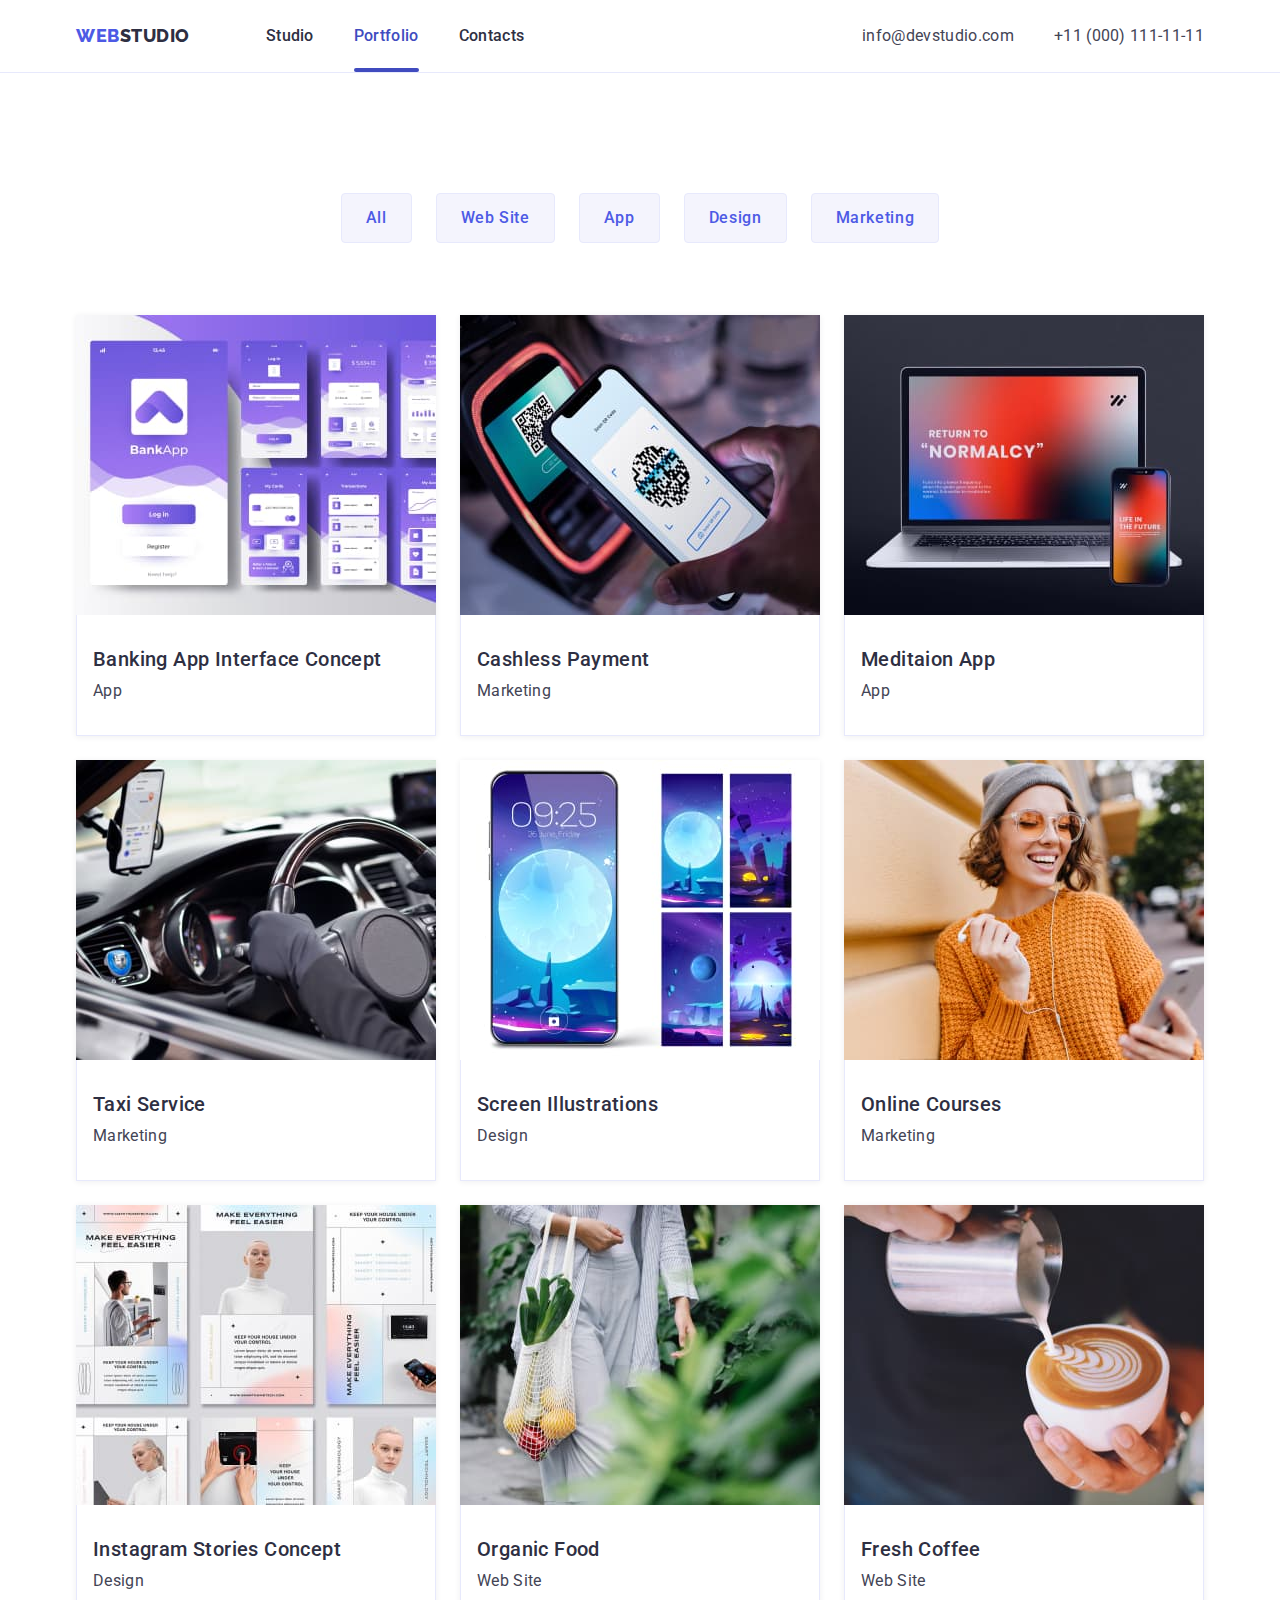
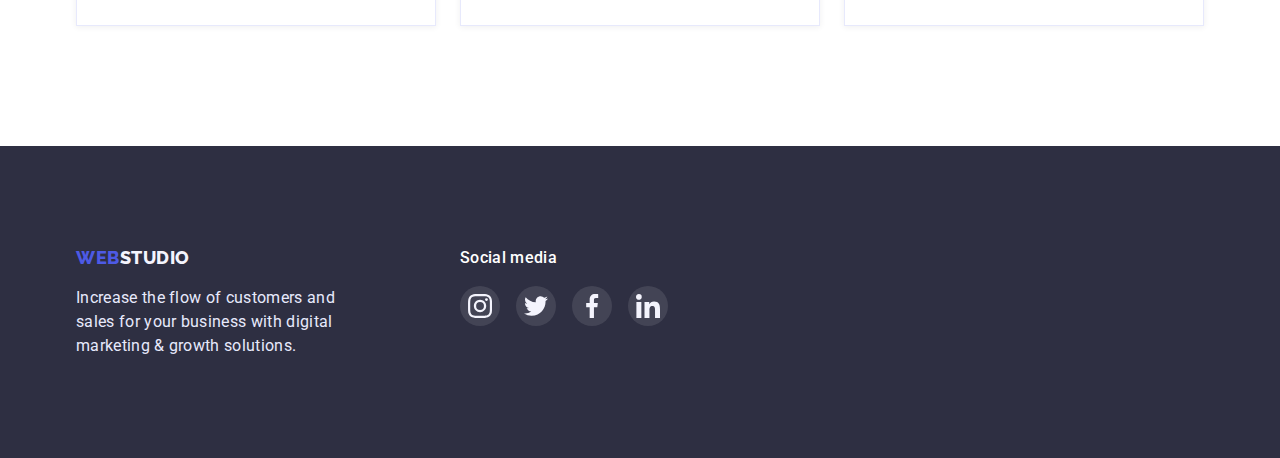
==== portfolio.html @ 169bc821 "Initial commit" ====
<!DOCTYPE html>
<html lang="en">
  <head>
    <meta charset="UTF-8" />
    <meta http-equiv="X-UA-Compatible" content="IE=edge" />
    <meta name="viewport" content="width=device-width, initial-scale=1.0" />
    <title>Портфолио</title>
    <!-- <link rel= "preconnect"> просит браузер заранее подключиться к домену, когда вы хотите ускорить установку соединения в будущем. -->

    <link rel="preconnect" href="https://fonts.googleapis.com" />
    <link rel="preconnect" href="https://fonts.gstatic.com" crossorigin />
    <link
      href="https://fonts.googleapis.com/css2?family=Raleway:wght@800&family=Roboto:wght@400;500;700&display=swap"
      rel="stylesheet"
    />
    <link
      rel="stylesheet"
      href="https://cdnjs.cloudflare.com/ajax/libs/modern-normalize/1.1.0/modern-normalize.min.css"
    />
    <link rel="stylesheet" href="./css/style.css" />
  </head>
  <body>
    <header class="header">
      <div class="conteiner header-flex">
        <a class="logo link" href="./index.html">
          <span class="accent">web</span>studio
        </a>

        <nav class="nav">
          <ul class="nav-list list">
            <li class="list-item">
              <a class="nav-link link" href="./index.html">Studio</a>
            </li>
            <li class="list-item">
              <a class="nav-link active-page link" href="">Portfolio</a>
            </li>
            <li class="list-item">
              <a class="nav-link link" href="">Contacts</a>
            </li>
          </ul>
        </nav>

        <address class="contacts">
          <ul class="contacts-list list">
            <li class="list-item">
              <a class="contact-link link" href="mailto:info@devstudio.com"
                >info@devstudio.com</a
              >
            </li>
            <li class="list-item">
              <a class="contact-link link" href="tel:+110001111111"
                >+11 (000) 111-11-11</a
              >
            </li>
          </ul>
        </address>
      </div>
    </header>

    <main>
      <section class="section">
        <div class="conteiner">
          <h1 class="filter" hidden>filter</h1>

          <ul class="filter-list list">
            <li class="list-item">
              <button class="filter-btn btn" type="button">All</button>
            </li>
            <li class="list-item">
              <button class="filter-btn btn" type="button">Web Site</button>
            </li>
            <li><button class="filter-btn btn" type="button">App</button></li>
            <li class="list-item">
              <button class="filter-btn btn" type="button">Design</button>
            </li>
            <li class="list-item">
              <button class="filter-btn btn" type="button">Marketing</button>
            </li>
          </ul>

          <ul class="filter-cards list">
            <li class="filter-card">
              <div class="card-thumb">
                <img
                  class="filter-img"
                  src="./images/portfolio-1.jpg"
                  alt="banking app concept"
                  width="360"
                  height="300"
                />

                <div class="card-overlay">
                  <p class="overlay-text">
                    14 Stylish and User-Friendly App Design Concepts · Task
                    Manager App · Calorie Tracker App · Exotic Fruit Ecommerce
                    App · Cloud Storage App
                  </p>
                </div>
              </div>

              <div class="border-wrapper">
                <h2 class="filter-title subtitle-20">
                  Banking App Interface Concept
                </h2>
                <p class="filter-text">App</p>
              </div>
            </li>
            <li class="filter-card">
              <div class="card-thumb">
                <img
                  class="filter-img"
                  src="./images/portfolio-2.jpg"
                  alt="cashless payment"
                  width="360"
                  height="300"
                />

                <div class="card-overlay">
                  <p class="overlay-text">
                    14 Stylish and User-Friendly App Design Concepts · Task
                    Manager App · Calorie Tracker App · Exotic Fruit Ecommerce
                    App · Cloud Storage App
                  </p>
                </div>
              </div>

              <div class="border-wrapper">
                <h2 class="filter-title subtitle-20">Cashless Payment</h2>
                <p class="filter-text">Marketing</p>
              </div>
            </li>
            <li class="filter-card">
              <div class="card-thumb">
                <img
                  class="filter-img"
                  src="./images/portfolio-3.jpg"
                  alt="meditaion app"
                  width="360"
                  height="300"
                />

                <div class="card-overlay">
                  <p class="overlay-text">
                    14 Stylish and User-Friendly App Design Concepts · Task
                    Manager App · Calorie Tracker App · Exotic Fruit Ecommerce
                    App · Cloud Storage App
                  </p>
                </div>
              </div>

              <div class="border-wrapper">
                <h2 class="filter-title subtitle-20">Meditaion App</h2>
                <p class="filter-text">App</p>
              </div>
            </li>
            <li class="filter-card">
              <div class="card-thumb">
                <img
                  class="filter-img"
                  src="./images/portfolio-4.jpg"
                  alt="taxi service"
                  width="360"
                  height="300"
                />

                <div class="card-overlay">
                  <p class="overlay-text">
                    14 Stylish and User-Friendly App Design Concepts · Task
                    Manager App · Calorie Tracker App · Exotic Fruit Ecommerce
                    App · Cloud Storage App
                  </p>
                </div>
              </div>

              <div class="border-wrapper">
                <h2 class="filter-title subtitle-20">Taxi Service</h2>
                <p class="filter-text">Marketing</p>
              </div>
            </li>
            <li class="filter-card">
              <div class="card-thumb">
                <img
                  class="filter-img"
                  src="./images/portfolio-5.jpg"
                  alt="screen illustrations"
                  width="360"
                  height="300"
                />

                <div class="card-overlay">
                  <p class="overlay-text">
                    14 Stylish and User-Friendly App Design Concepts · Task
                    Manager App · Calorie Tracker App · Exotic Fruit Ecommerce
                    App · Cloud Storage App
                  </p>
                </div>
              </div>

              <div class="border-wrapper">
                <h2 class="filter-title subtitle-20">Screen Illustrations</h2>
                <p class="filter-text">Design</p>
              </div>
            </li>
            <li class="filter-card">
              <div class="card-thumb">
                <img
                  class="filter-img"
                  src="./images/portfolio-6.jpg"
                  alt="online courses"
                  width="360"
                  height="300"
                />

                <div class="card-overlay">
                  <p class="overlay-text">
                    14 Stylish and User-Friendly App Design Concepts · Task
                    Manager App · Calorie Tracker App · Exotic Fruit Ecommerce
                    App · Cloud Storage App
                  </p>
                </div>
              </div>

              <div class="border-wrapper">
                <h2 class="filter-title subtitle-20">Online Courses</h2>
                <p class="filter-text">Marketing</p>
              </div>
            </li>
            <li class="filter-card">
              <div class="card-thumb">
                <img
                  class="filter-img"
                  src="./images/portfolio-7.jpg"
                  alt="instagram stories concept"
                  width="360"
                  height="300"
                />

                <div class="card-overlay">
                  <p class="overlay-text">
                    14 Stylish and User-Friendly App Design Concepts · Task
                    Manager App · Calorie Tracker App · Exotic Fruit Ecommerce
                    App · Cloud Storage App
                  </p>
                </div>
              </div>

              <div class="border-wrapper">
                <h2 class="filter-title subtitle-20">
                  Instagram Stories Concept
                </h2>
                <p class="filter-text">Design</p>
              </div>
            </li>
            <li class="filter-card">
              <div class="card-thumb">
                <img
                  class="filter-img"
                  src="./images/portfolio-8.jpg"
                  alt="organic food"
                  width="360"
                  height="300"
                />

                <div class="card-overlay">
                  <p class="overlay-text">
                    14 Stylish and User-Friendly App Design Concepts · Task
                    Manager App · Calorie Tracker App · Exotic Fruit Ecommerce
                    App · Cloud Storage App
                  </p>
                </div>
              </div>

              <div class="border-wrapper">
                <h2 class="filter-title subtitle-20">Organic Food</h2>
                <p class="filter-text">Web Site</p>
              </div>
            </li>
            <li class="filter-card">
              <div class="card-thumb">
                <img
                  class="filter-img"
                  src="./images/portfolio-9.jpg"
                  alt="fresh coffee"
                  width="360"
                  height="300"
                />

                <div class="card-overlay">
                  <p class="overlay-text">
                    14 Stylish and User-Friendly App Design Concepts · Task
                    Manager App · Calorie Tracker App · Exotic Fruit Ecommerce
                    App · Cloud Storage App
                  </p>
                </div>
              </div>

              <div class="border-wrapper">
                <h2 class="filter-title subtitle-20">Fresh Coffee</h2>
                <p class="filter-text">Web Site</p>
              </div>
            </li>
          </ul>
        </div>
      </section>
    </main>

    <footer class="footer">
      <div class="footer-row conteiner">
        <div class="text-wrapper">
          <a class="logo cloud-color link" href="./index.html">
            <span class="accent">web</span>studio
          </a>
          <p class="footer-slogan">
            Increase the flow of customers and sales for your business with
            digital marketing & growth solutions.
          </p>
        </div>

        <div class="social-wrapper">
          <h2 class="social-title">Social media</h2>
          <ul class="social-list list">
            <li class="list-item">
              <a class="social-link link" href="">
                <svg class="icon" width="24" height="24">
                  <use href="./images/svg-sprite.svg#instagram"></use>
                </svg>
              </a>
            </li>
            <li class="list-item">
              <a class="social-link link" href="">
                <svg class="icon" width="24" height="24">
                  <use href="./images/svg-sprite.svg#twitter"></use>
                </svg>
              </a>
            </li>
            <li class="list-item">
              <a class="social-link link" href="">
                <svg class="icon" width="24" height="24">
                  <use href="./images/svg-sprite.svg#facebook"></use>
                </svg>
              </a>
            </li>
            <li class="list-item">
              <a class="social-link link" href="">
                <svg class="icon" width="24" height="24">
                  <use href="./images/svg-sprite.svg#linkedin"></use>
                </svg>
              </a>
            </li>
          </ul>
        </div>
      </div>
    </footer>
  </body>
</html>
---- css/style.css ----
:root {
  --slate: #434455;
  --navy-blue: #2e2f42;
  --cloud: #f4f4fd;
  --white: #fff;
  --iris: #4d5ae5;
  --cornflower: #e7e9fc;
  --ocean: #404bbf;
  --green: #31d0aa;
  --light-slate: #8e8f99;

  /* transition-timing-function */
  --timing-function: cubic-bezier(0.4, 0, 0.2, 1);
}

body {
  font-family: 'Roboto', sans-serif;
  font-size: 16px;
  line-height: 1.5;
  letter-spacing: 0.02em;

  background-color: var(--white);
  color: var(--slate);
}

h1,
h2,
h3,
h4,
h5,
h6,
p,
ul {
  margin: 0;
  padding: 0;
}

/* common styles */
.conteiner {
  max-width: 1158px;
  padding: 0 15px;
  margin-right: auto;
  margin-left: auto;
}

.section {
  padding-top: 120px;
  padding-bottom: 120px;
}
.list {
  list-style: none;
}

.link {
  text-decoration: none;
}

.btn {
  font-family: inherit;
  font-weight: 500;
  font-size: inherit;
  line-height: inherit;
  letter-spacing: 0.04em;

  cursor: pointer;
}

/* --subtitle+fz20px-- */
.subtitle-20 {
  font-weight: 500;
  font-size: 20px;
  line-height: 1.2;
  letter-spacing: 0.02em;

  color: var(--navy-blue);
}

/* INDEX */

/* Header */

.header-flex {
  display: flex;
  align-items: center;
}
.header {
  border-bottom: 1px solid var(--cornflower);
}
.logo {
  font-family: 'Raleway', sans-serif;
  font-weight: 800;
  font-size: 18px;
  line-height: 1.33;
  letter-spacing: 0.03em;
  text-transform: uppercase;

  color: var(--navy-blue);
}
.accent {
  color: var(--iris);
}
.nav {
  margin-left: 76px;
}
.nav-list {
  display: flex;
  margin-bottom: 0;
  margin-top: 0;
}

.nav-list > .list-item + .list-item {
  margin-left: 40px;
}
.nav-link {
  display: inline-block;
  padding-top: 24px;
  padding-bottom: 24px;

  font-weight: 500;

  transition: color 250ms var(--timing-function);

  color: var(--navy-blue);
}

.active-page {
  position: relative;

  color: var(--ocean);
}

.active-page::after {
  content: '';

  position: absolute;
  bottom: 0;
  left: 0;

  width: 100%;
  height: 4px;

  border-radius: 2px;
  background-color: var(--ocean);
}

.nav-link:hover,
.nav-link:focus {
  color: var(--ocean);
}

.contacts {
  margin-left: auto;
}
.contacts-list {
  display: flex;
  margin-bottom: 0;
  margin-top: 0;
  padding: 0;
}

.contacts-list > .list-item + .list-item {
  margin-left: 40px;
}
.contact-link {
  padding-top: 24px;
  padding-bottom: 24px;

  font-style: normal;

  transition: color 250ms var(--timing-function);

  color: var(--slate);
}
.contact-link:hover,
.contact-link:focus {
  color: var(--ocean);
}

/* Main */

/* ***hero*** */

.hero {
  padding-top: 188px;
  padding-bottom: 188px;

  text-align: center;

  background-color: var(--navy-blue);
  background-image: linear-gradient(
      rgba(46, 47, 66, 0.7),
      rgba(46, 47, 66, 0.7)
    ),
    url(../images/hero-banner.jpg);
  background-repeat: no-repeat;
  background-size: contain;
  background-position: center;
}

.hero-title {
  margin-bottom: 48px;

  font-size: 56px;
  line-height: 1.1;

  color: var(--white);
}
.hero-btn {
  padding: 16px 32px;
  border-radius: 4px;

  box-shadow: 0px 4px 4px rgba(0, 0, 0, 0.15);
  border-radius: 4px;
  border: none;

  transition: background-color 250ms var(--timing-function);

  color: var(--white);
  background-color: var(--iris);
}
.hero-btn:hover,
.hero-btn:focus {
  background-color: var(--ocean);
}

/* modal */
.backdrop {
  position: fixed;
  top: 0;
  left: 0;

  width: 100%;
  height: 100%;

  background-color: rgba(46, 47, 66, 0.4);

  opacity: 1;
  transition: opacity 250ms var(--timing-function),
    visibility 250ms var(--timing-function);
}

.backdrop.is-hidden {
  visibility: hidden;
  opacity: 0;
  pointer-events: none;
}

.backdrop.is-hidden .modal {
  transform: scale(1.1) translate(-50%, -50%);
}

.modal {
  position: absolute;
  top: 50%;
  left: 50%;
  transform: scale(1) translate(-50%, -50%);

  min-width: 408px;
  min-height: 576px;
  padding: 32px;

  background: #fcfcfc;
  box-shadow: 0px 1px 1px rgba(0, 0, 0, 0.14), 0px 1px 3px rgba(0, 0, 0, 0.12),
    0px 2px 1px rgba(0, 0, 0, 0.2);
  border-radius: 4px;

  transition: transform 250ms var(--timing-function);
}

.modal .wrapper {
  display: flex;
  justify-content: end;
}

.icon-close {
  position: relative;
  top: 0px;
  right: 0px;

  padding: 8px;
  border-radius: 50%;
  text-align: end;

  line-height: 0;
  background: #e7e9fc;
  border: 1px solid rgba(0, 0, 0, 0.1);

  cursor: pointer;
}

/* ***advantages*** */

.advantages-title {
}
.advantages-list {
  display: flex;
  column-gap: 24px;
}
.advantages-list > .list-item {
  width: calc((100% - 24px * 3) / 4);
}

.advantges-img {
  padding-top: 24px;
  padding-bottom: 24px;
  margin-bottom: 8px;

  text-align: center;

  background: #f4f4fd;
  border-radius: 4px;
}

.advantages-subtitle {
  margin-bottom: 8px;
}
.advantages-text {
}

/* ***work*** */

.work {
  padding-top: 0;
}
.team-title,
.work-title {
  margin-bottom: 72px;

  font-size: 36px;
  line-height: 1.1;
  text-align: center;
  text-transform: capitalize;

  color: var(--navy-blue);
}
.work-list {
  display: flex;
  column-gap: 24px;
}
.work-img {
  display: block;
  max-width: 100%;
  height: auto;
}

/* ***team*** */
.team {
  background-color: var(--cloud);
}
.team-title {
}
.team-cards {
  display: flex;
  flex-wrap: wrap;
  gap: 24px;
}
.team-card {
  border-radius: 0px 0px 4px 4px;

  text-align: center;

  background-color: var(--white);
}

.team-card > .card-wrapper {
  padding-top: 32px;
  padding-bottom: 32px;
  padding-left: 16px;
  padding-right: 16px;

  box-shadow: 0px 1px 6px rgba(46, 47, 66, 0.08),
    0px 1px 1px rgba(46, 47, 66, 0.16), 0px 2px 1px rgba(46, 47, 66, 0.08);
  border-radius: 0px 0px 4px 4px;
  background-color: var(--white);
}

.team-img {
  display: block;
  max-width: 100%;
  height: auto;
}
.team-subtitle {
  margin-bottom: 8px;
}

.team-text {
  margin-bottom: 8px;
}

.card-wrapper > .socials-list {
  display: flex;
  column-gap: 24px;
}

.socials-list .socials-link {
  padding: 12px;
  display: inline-block;

  line-height: 0;

  transition: background-color 250ms var(--timing-function);

  border-radius: 50%;
  background-color: var(--iris);
}

.socials-list .socials-link:hover,
.socials-list .socials-link:focus {
  background-color: var(--ocean);
}

/* ***customers*** */

.customers {
  padding-top: 130px;
}

.customers-title {
  margin-bottom: 72px;

  text-align: center;
  font-size: 36px;
  line-height: 1.1111;
  text-transform: capitalize;

  color: var(--navy-blue);
}

.customers-list {
  display: flex;
  column-gap: 24px;
}

.customers-list .customers-link {
  display: block;
  padding: 16px 32px;

  border: 1px solid var(--light-slate);
  border-radius: 4px;

  line-height: 0;

  transition: fill 250ms var(--timing-function),
    border 250ms var(--timing-function);

  fill: var(--light-slate);
}
.customers-list .customers-link:hover,
.customers-list .customers-link:focus {
  border: 1px solid var(--ocean);

  fill: var(--ocean);
}

/* Footer */
.footer {
  padding-top: 100px;
  padding-bottom: 100px;
  background-color: var(--navy-blue);
}
.footer-row {
  display: flex;
}
.text-wrapper {
  margin-right: 120px;
}
.cloud-color {
  display: inline-block;
  margin-bottom: 16px;

  color: var(--cloud);
}
.footer-slogan {
  max-width: 264px;

  color: var(--cornflower);
}

.social-wrapper {
}

.social-title {
  margin-bottom: 16px;

  font-weight: 500;
  font-size: 16px;
  line-height: 24px;

  color: #ffffff;
}

.social-wrapper .social-list {
  display: flex;
  column-gap: 16px;
}

.social-wrapper .social-link {
  padding: 8px;
  display: inline-block;

  line-height: 0;

  transition: background-color 250ms var(--timing-function);
  border-radius: 50%;

  background-color: rgba(255, 255, 255, 0.1);
}

.social-wrapper .social-link:hover,
.social-wrapper .social-link:focus {
  background-color: var(--green);
}

/* PORTFOLIO */

/* Main */

.filter-list {
  display: flex;
  justify-content: center;
  margin-bottom: 72px;
  column-gap: 24px;
}
.filter-list > .list-item {
}

.filter-btn {
  display: inline-block;
  padding: 12px 24px;
  border: 1px solid #e7e9fc;
  border-radius: 4px;

  transition: background-color 250ms var(--timing-function),
    color 250ms var(--timing-function), box-shadow 250ms var(--timing-function);

  color: var(--iris);
  background-color: var(--cloud);
}

.filter-btn:hover,
.filter-btn:focus {
  box-shadow: 0px 3px 1px rgba(0, 0, 0, 0.1), 0px 2px 1px rgba(0, 0, 0, 0.08),
    0px 2px 2px rgba(0, 0, 0, 0.12);
  color: var(--white);
  background-color: var(--ocean);
}

.filter-cards {
  display: flex;
  flex-wrap: wrap;
  gap: 24px;
}
.filter-card {
  box-shadow: 0px 1px 6px rgba(46, 47, 66, 0.08);

  transition: box-shadow 250ms var(--timing-function);
}

.filter-card:hover,
.filter-card:focus {
  box-shadow: 0px 1px 6px rgba(46, 47, 66, 0.08),
    0px 1px 1px rgba(46, 47, 66, 0.16), 0px 2px 1px rgba(46, 47, 66, 0.08);
}

.card-thumb {
  position: relative;

  overflow: hidden;
}

.card-overlay {
  position: absolute;
  top: 0;
  left: 0;

  width: 100%;
  height: 100%;

  transform: translateY(100%);
  transition: transform 250ms var(--timing-function);

  background-color: var(--iris);
}

.filter-card:hover .card-overlay,
.filter-card:focus .card-overlay {
  transform: translateY(0);
}

.overlay-text {
  padding: 40px 32px;

  font-family: 'Roboto';
  font-style: normal;
  font-weight: 400;
  font-size: 16px;
  line-height: 24px;
  letter-spacing: 0.02em;

  color: var(--cloud);
}

.filter-img {
  display: block;
  max-width: 100%;
  height: auto;
}
.filter-title {
  margin-bottom: 8px;
}

.filter-text {
}
.border-wrapper {
  padding-top: 32px;
  padding-bottom: 32px;
  padding-left: 16px;

  border: 1px solid var(--cornflower);
  border-top: none;
  background-color: var(--white);
}
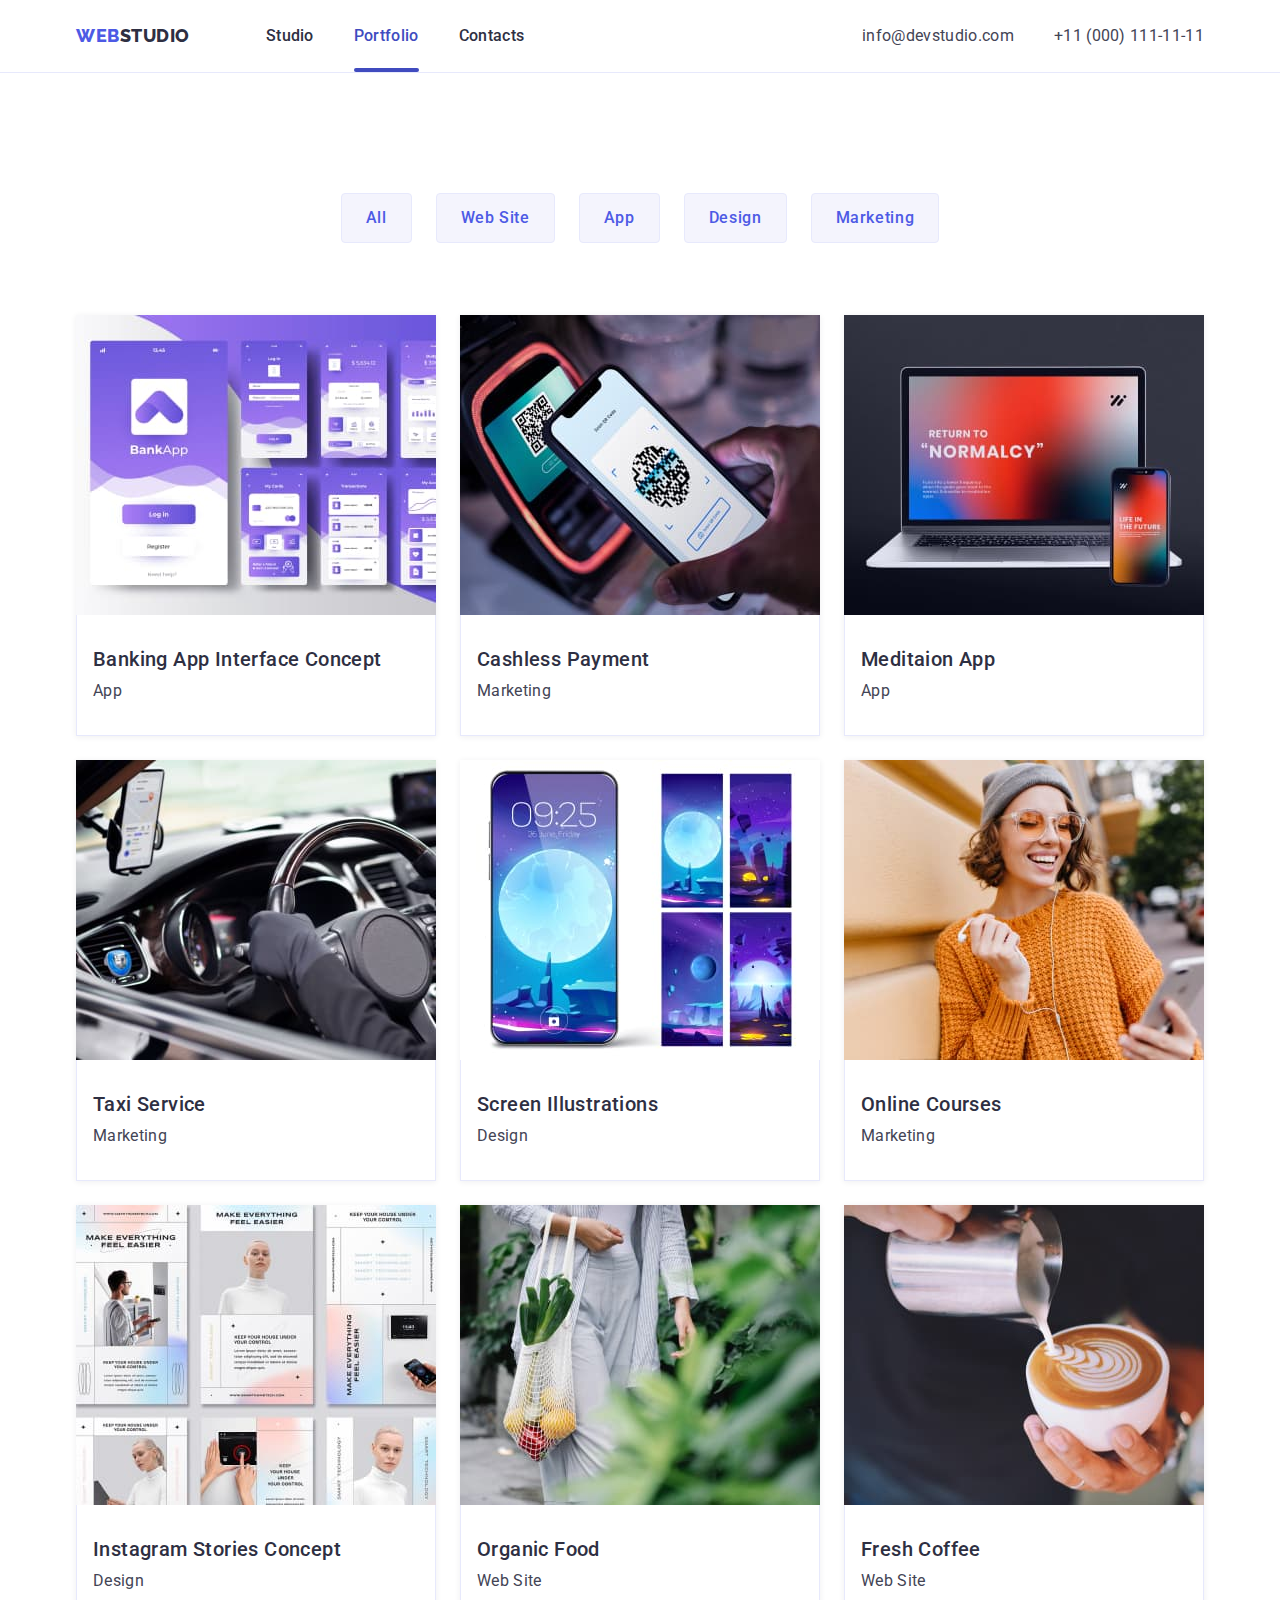
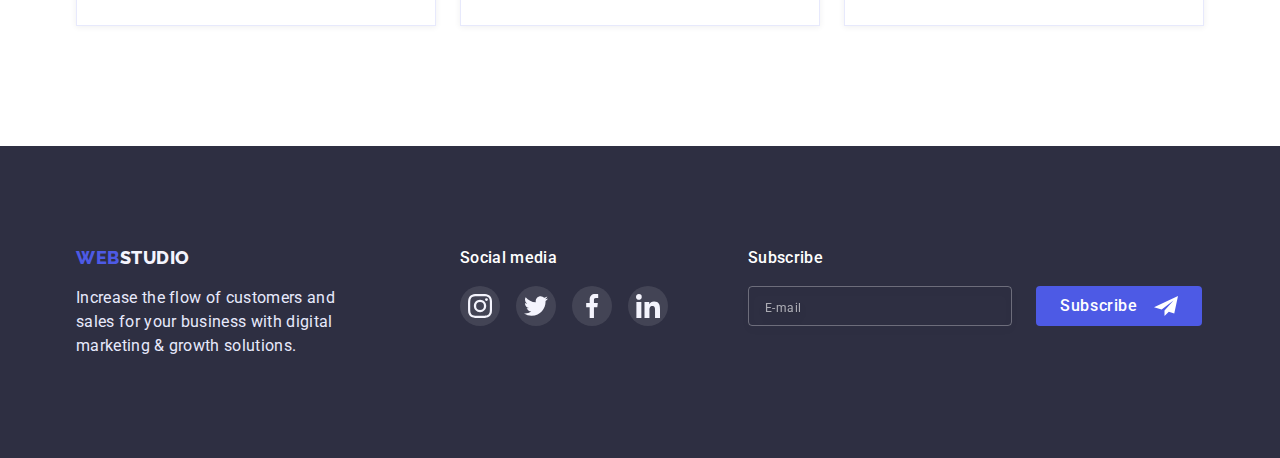
==== commit 51596be4: "Update portfolio.html" ====
--- a/portfolio.html
+++ b/portfolio.html
@@ -60,7 +60,7 @@
     <main>
       <section class="section">
         <div class="conteiner">
-          <h1 class="filter" hidden>filter</h1>
+          <h1 class="visually-hidden">filter</h1>
 
           <ul class="filter-list list">
             <li class="list-item">
@@ -349,6 +349,19 @@
             </li>
           </ul>
         </div>
+
+        <div class="subscribe-wrapper">
+          <h2 class="subscribe-title">Subscribe</h2>
+          <form class="subscribe-form">
+            <input
+              class="subscribe-input"
+              type="email"
+              name="email"
+              placeholder="E-mail"
+            />
+            <button class="subscribe-btn btn" type="submit">Subscribe</button>
+          </form>
+        </div>
       </div>
     </footer>
   </body>
--- a/css/style.css
+++ b/css/style.css
@@ -35,6 +35,17 @@
   padding: 0;
 }
 
+.visually-hidden {
+  position: absolute;
+  width: 1px;
+  height: 1px;
+  margin: -1px;
+  border: 0;
+  padding: 0;
+  clip: rect(0 0 0 0);
+  overflow: hidden;
+}
+
 /* common styles */
 .conteiner {
   max-width: 1158px;
@@ -205,9 +216,9 @@
 
   color: var(--white);
 }
-.hero-btn {
+.hero-btn,
+.modal-btn {
   padding: 16px 32px;
-  border-radius: 4px;
 
   box-shadow: 0px 4px 4px rgba(0, 0, 0, 0.15);
   border-radius: 4px;
@@ -219,7 +230,9 @@
   background-color: var(--iris);
 }
 .hero-btn:hover,
-.hero-btn:focus {
+.hero-btn:focus,
+.modal-btn:hover,
+.modal-btn:focus {
   background-color: var(--ocean);
 }
 
@@ -255,9 +268,9 @@
   left: 50%;
   transform: scale(1) translate(-50%, -50%);
 
-  min-width: 408px;
-  min-height: 576px;
-  padding: 32px;
+  width: 408px;
+
+  padding: 24px;
 
   background: #fcfcfc;
   box-shadow: 0px 1px 1px rgba(0, 0, 0, 0.14), 0px 1px 3px rgba(0, 0, 0, 0.12),
@@ -267,25 +280,192 @@
   transition: transform 250ms var(--timing-function);
 }
 
-.modal .wrapper {
+.modal .wrapper-close {
   display: flex;
   justify-content: end;
-}
-
-.icon-close {
-  position: relative;
-  top: 0px;
-  right: 0px;
-
+  margin-bottom: 24px;
+}
+
+.close-btn {
   padding: 8px;
   border-radius: 50%;
   text-align: end;
 
   line-height: 0;
-  background: #e7e9fc;
+
   border: 1px solid rgba(0, 0, 0, 0.1);
 
   cursor: pointer;
+
+  background: var(--cornflower);
+  transition: background 250ms var(--timing-function);
+}
+.close-btn:active {
+  background: var(--ocean);
+}
+
+.close-icon {
+  transition: fill 250ms var(--timing-function);
+}
+.close-btn:active > .close-icon {
+  fill: var(--white);
+}
+
+.modal-request {
+  display: inline-block;
+  margin-bottom: 14px;
+
+  font-weight: 500;
+  font-size: 16px;
+  line-height: 1.5;
+
+  letter-spacing: 0.02em;
+  color: var(--navy-blue);
+}
+
+.modal-form {
+  display: flex;
+  flex-direction: column;
+}
+.form-field {
+  position: relative;
+
+  margin-bottom: 8px;
+
+  text-align: left;
+}
+
+.form-field:last-child {
+  margin-bottom: 16px;
+}
+
+.modal-label {
+  display: block;
+  margin-bottom: 4px;
+  font-size: 12px;
+  line-height: 1.3333;
+
+  letter-spacing: 0.04em;
+
+  color: var(--light-slate);
+}
+
+.form-field .wrapper {
+  position: relative;
+}
+
+.modal-input {
+  position: relative;
+
+  box-sizing: border-box;
+  display: block;
+  width: 100%;
+  height: 40px;
+  padding-left: 38px;
+
+  border: 1px solid rgba(33, 33, 33, 0.2);
+  border-radius: 4px;
+
+  transition: border 250ms var(--timing-function);
+}
+
+.modal-input::placeholder {
+  font-size: 12px;
+  line-height: 1.3333;
+
+  color: rgba(117, 117, 117, 0.5);
+}
+
+.modal-input:focus {
+  border: 1px solid #4d5ae5;
+  outline: none;
+}
+
+.input-icon {
+  position: absolute;
+  top: 50%;
+  left: 10px;
+  transform: translateY(-50%);
+
+  transition: fill 250ms var(--timing-function);
+}
+.modal-input:focus + .input-icon {
+  fill: #4d5ae5;
+}
+
+.textarea {
+  display: block;
+  width: 100%;
+  min-height: 120px;
+  padding: 8px 16px;
+
+  resize: none;
+  border: 1px solid rgba(33, 33, 33, 0.2);
+  border-radius: 4px;
+
+  transition: border 250ms var(--timing-function);
+}
+
+.textarea::placeholder {
+  font-size: 12px;
+  line-height: 1.3333;
+
+  color: rgba(117, 117, 117, 0.5);
+}
+.textarea:focus {
+  border: 1px solid #4d5ae5;
+  outline: none;
+}
+
+.form-field_checkbox {
+}
+.modal-label_checkbox {
+  display: flex;
+  align-items: center;
+  margin-bottom: 24px;
+
+  font-size: 12px;
+  line-height: 1.3333;
+
+  letter-spacing: 0.04em;
+
+  color: #757575;
+}
+.link_checkbox {
+  display: inline-flex;
+
+  color: var(--ocean);
+}
+.checkbox {
+  display: inline-flex;
+  width: 16px;
+  height: 16px;
+  margin-right: 10px;
+
+  border: 1.25px solid var(--navy-blue);
+  border-radius: 2px;
+
+  transition: background-color 250ms var(--timing-function),
+    background-image 250ms var(--timing-function);
+}
+
+.modal-input_checkbox:checked + .checkbox {
+  background-color: var(--ocean);
+  background-image: url(../images/check.svg);
+  background-repeat: no-repeat;
+  background-size: contain;
+  background-origin: padding-box;
+
+  border: 1.25px solid var(--ocean);
+  border-radius: 2px;
+}
+
+.btn-wrap {
+  text-align: center;
+}
+.modal-btn {
+  padding-left: 65px;
+  padding-right: 65px;
 }
 
 /* ***advantages*** */
@@ -308,7 +488,7 @@
   text-align: center;
 
   background: #f4f4fd;
-  border-radius: 4px;
+  border-radius: 4spx;
 }
 
 .advantages-subtitle {
@@ -477,9 +657,11 @@
 }
 
 .social-wrapper {
-}
-
-.social-title {
+  margin-right: 80px;
+}
+
+.social-title,
+.subscribe-title {
   margin-bottom: 16px;
 
   font-weight: 500;
@@ -509,6 +691,74 @@
 .social-wrapper .social-link:hover,
 .social-wrapper .social-link:focus {
   background-color: var(--green);
+}
+
+.subscribe-wrapper {
+}
+
+.subscribe-form {
+  display: flex;
+  align-items: center;
+}
+.subscribe-input {
+  display: inline-flex;
+  width: 264px;
+  height: 40px;
+  padding: 8px 16px;
+  margin-right: 24px;
+
+  border: 1px solid rgba(255, 255, 255, 0.3);
+  filter: drop-shadow(0px 4px 4px rgba(0, 0, 0, 0.15));
+  border-radius: 4px;
+
+  background-color: transparent;
+  color: var(--white);
+
+  transition: border 250ms var(--timing-function);
+}
+
+.subscribe-input:focus {
+  outline: none;
+  border: 1px solid var(--white);
+}
+
+.subscribe-input::placeholder {
+  font-size: 12px;
+  line-height: 2;
+
+  letter-spacing: 0.04em;
+
+  color: rgba(255, 255, 255, 0.6);
+}
+
+.subscribe-btn {
+  display: inline-flex;
+  padding: 8px 24px;
+  border: none;
+  border-radius: 4px;
+
+  background-color: var(--iris);
+  color: var(--white);
+
+  transition: background-color 250ms var(--timing-function);
+}
+
+.subscribe-btn::after {
+  content: ' ';
+
+  display: inline-flex;
+  width: 24px;
+  height: 24px;
+  margin-left: 16px;
+
+  background-image: url(../images/paper-aeroplane.svg);
+  background-repeat: no-repeat;
+  background-size: contain;
+}
+
+.subscribe-btn:hover,
+.subscribe-btn:focus {
+  background-color: var(--ocean);
 }
 
 /* PORTFOLIO */
